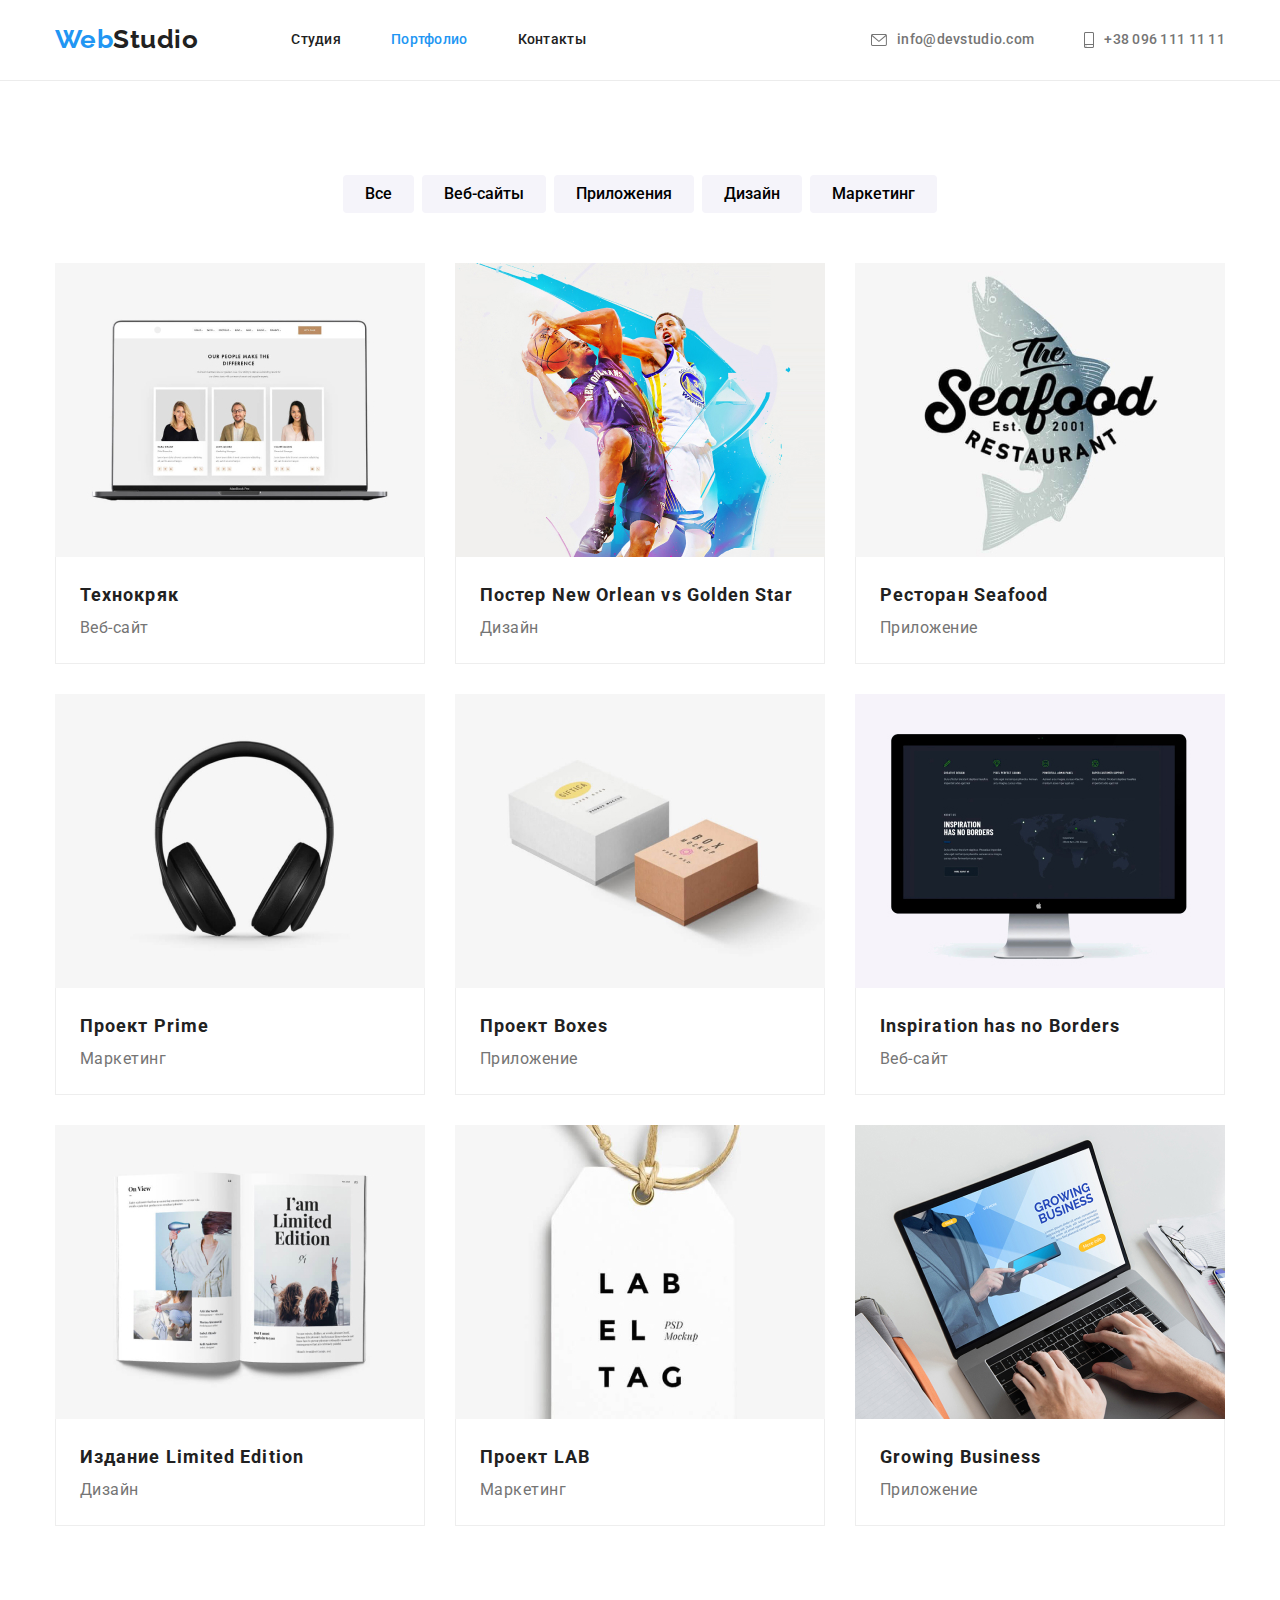
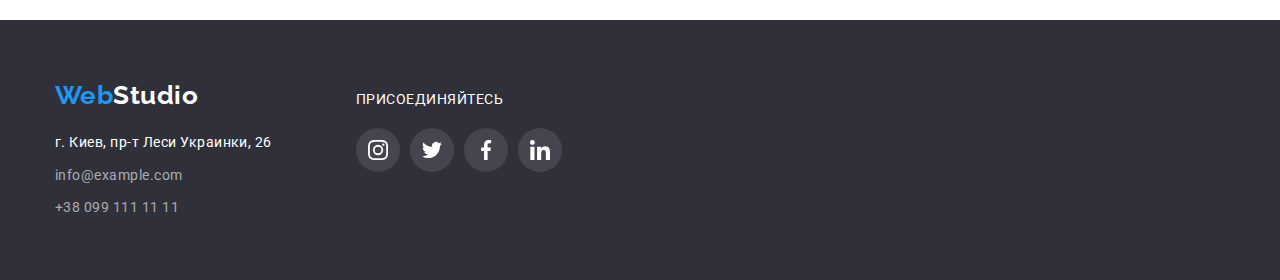
==== portfolio.html @ 5c98055c "Initial commit" ====
<!DOCTYPE html>
<html lang="en">
<head>
  <meta charset="UTF-8">
  <meta name="viewport" content="width=device-width, initial-scale=1.0">
  <link href="https://fonts.googleapis.com/css2?family=Raleway:wght@700&family=Roboto:wght@400;500;700;900&display=swap" rel="stylesheet">
  <link rel="stylesheet" href="./css/normalize.css">
  <link rel="stylesheet" href="./css/style.css">
  <title>Web Studio</title>
</head>

<body>
  <!-- Шапка сайта -->
  <header class="top-line">
    <div class="top-header container">
      <nav class="main-nav ">
        <a href="./index.html" class="logo">
          <span class="accent">Web</span>Studio
        </a>
        <ul class="nav list">
          <li class="item"><a href="./index.html" class="link">Студия</a></li>
          <li class="item"><a href="./portfolio.html" class="link current">Портфолио</a></li>
          <li class="item"><a href="" class="link">Контакты</a></li>
        </ul>
      </nav>
      <ul class="nav-contacts list">
        <li class="item">
          <a href="mailto:info@devstudio.com" class="link">
            <svg class="icon" width="16" height="12">
              <use href="./images/symbol-defs.svg#icon-envelope"></use>
            </svg>
            info@devstudio.com
          </a>
        </li>
        <li class="item">
          <a href="tel:+380961111111" class="link">
            <svg class="icon" width="10" height="16">
              <use href="./images/symbol-defs.svg#icon-smartphone"></use>
            </svg>
            +38 096 111 11 11
          </a>
        </li>
      </ul>
    </div>
  </header>
  <!-- Block main -->
  <main>

    <!-- portfolio-products -->
    <section class="section">
      <div class="container">
        <!-- Этот заголовок должен быть скрытым -->
        <h2 class="visually-hidden">Наши продукты</h2>
        <ul class="nav-products list">
          <li class="item"><button type="button">Все</button></li>
          <li class="item"><button type="button">Веб-сайты</button></li>
          <li class="item"><button type="button">Приложения</button></li>
          <li class="item"><button type="button">Дизайн</button></li>
          <li class="item"><button type="button">Маркетинг</button></li>
        </ul>
        <ul class="products list">
          <li class="item">
            <a href="" class="link">
              <img class="link-image" src="./images/prod-1.jpg" alt="Веб-сайт" width="370">
              <div class="align">
                <h3 class="product-title">Технокряк</h3>
                <p class="product-item">Веб-сайт</p>
              </div>
            </a>
          </li>
          <li class="item">
            <a href="" class="link">
              <img class="link-image" src="./images/prod-2.jpg" alt="Дизайн постера" width="370">
              <div class="align">
                <h3 class="product-title">Постер New Orlean vs Golden Star</h3>
                <p class="product-item">Дизайн</p>
              </div>
            </a>
          </li>
          <li class="item">
            <a href="" class="link">
              <img class="link-image" src="./images/prod-3.jpg" alt="Лого ресторана" width="370">
              <div class="align">
                <h3 class="product-title">Ресторан Seafood</h3>
                <p class="product-item">Приложение</p>
              </div>
            </a>
          </li>
          <li class="item">
            <a href="" class="link">
              <img class="link-image" src="./images/prod-4.jpg" alt="Наушники" width="370">
              <div class="align">
                <h3 class="product-title">Проект Prime</h3>
                <p class="product-item">Маркетинг</p>
              </div>
            </a>
          </li>
          <li class="item">
            <a href="" class="link">
              <img class="link-image" src="./images/prod-5.jpg" alt="Картонные коробки" width="370">
              <div class="align">
                <h3 class="product-title">Проект Boxes</h3>
                <p class="product-item">Приложение</p>
              </div>
            </a>
          </li>
          <li class="item">
            <a href="" class="link">
              <img class="link-image" src="./images/prod-6.jpg" alt="Веб-сайт на мониторе" width="370">
              <div class="align">
                <h3 class="product-title">Inspiration has no Borders</h3>
                <p class="product-item">Веб-сайт</p>
              </div>
            </a>
          </li>
          <li class="item">
            <a href="" class="link">
              <img class="link-image" src="./images/prod-7.jpg" alt="Журнал" width="370">
              <div class="align">
                <h3 class="product-title">Издание Limited Edition</h3>
                <p class="product-item">Дизайн</p>
              </div>
            </a>
          </li>
          <li class="item">
            <a href="" class="link">
              <img class="link-image" src="./images/prod-8.jpg" alt="Бирка Lable" width="370">
              <div class="align">
                <h3 class="product-title">Проект LAB</h3>
                <p class="product-item">Маркетинг</p>
              </div>
            </a>
          </li>
          <li class="item">
            <a href="" class="link">
              <img class="link-image" src="./images/prod-9.jpg" alt="Приложение на ноуте" width="370">
              <div class="align">
                <h3 class="product-title">Growing Business</h3>
                <p class="product-item">Приложение</p>
              </div>
            </a>
          </li>
        </ul>
      </div>
    </section>

  </main>

  <footer class="footer">
    <div class="container align">
      <div class="contacts">
        <a href="./index.html" class="logo">
          <span class="accent">Web</span>Studio
        </a>
        <address>
          <ul class="address list">
            <li class="list-item"><a href="" class="link">г. Киев, пр-т Леси Украинки, 26</a></li>
            <li class="list-item"><a href="mailto:info@example.com" class="link contacts">info@example.com</a></li>
            <li class="list-item"><a href="tel:+380991111111" class="link contacts">+38 099 111 11 11</a></li>
          </ul>
        </address>
      </div>
      <div class="sign">
        <em class="sign-in">Присоединяйтесь</em>
        <ul class="nets list">
          <li class="social-nets instagram">
            <a class="link" href="instagram"></a>
          </li>
          <li class="social-nets twitter">
            <a class="link" href=""></a>
          </li>
          <li class="social-nets facebook">
            <a class="link" href=""></a>
          </li>
          <li class="social-nets linkedin">
            <a class="link" href=""></a>
          </li>
        </ul>
      </div>
    </div>
  </footer>
</body>

</html>
---- css/style.css ----
html {
  box-sizing: border-box;
}

*,
*::before,
*::after {
  box-sizing: inherit;
}


:root {
  --primary-text-color: #757575;
  --title-text-color: #212121;
  --accent-color: #2196F3;
  --primary-white-color: #FFFFFF;
  --primary-background: #F5F4FA;
  --accent-background: #2F303A;
  --icon-color: #AFB1B8;
}

body {
  margin: 0;
  background-color: var(--primary-white-color);
  color: var(--primary-text-color);
  font-family: Roboto, sans-serif;
  letter-spacing: 0.03em;
}

a {
  text-decoration: none;
}

/* Утилиты */

.list {
  list-style: none;
  padding: 0;
  margin: 0;
}

.container {
  width: 1200px;
  padding-left: 15px;
  padding-right: 15px;
  margin-left: auto;
  margin-right: auto;

}

/* Nav style */

.top-line {
  border-bottom: 1px solid #ECECEC;
}

.top-header {
  display: flex;
  align-items: center;
}

.logo {
  margin-right: 93px;
  font-family: Raleway;
  font-weight:700;
  font-size: 26px;
  line-height: 1.19;
  color: var(--title-text-color);

}

.accent {
  color: var(--accent-color);
}

.main-nav {
  display: flex;
  align-items: center;
  padding-top: 24px;
  padding-bottom: 25px;
}

.nav.list {
  display: flex;
}

.nav.list .item:not(:last-child) {
  margin-right: 50px;
}

.nav-contacts {
  display: flex;
  margin-left: auto;
}

.nav-contacts.list .item:not(:last-child) {
  margin-right: 50px;
}

.nav .link {
  font-weight: 500;
  font-size: 14px;
  line-height: 1.14;
  letter-spacing: 0.02em;
  color: var(--title-text-color);
}

.nav .link:hover,
.nav .link:focus {
  color: var(--accent-color);
}

.nav .link.current {
  color: var(--accent-color);
}

.nav-contacts .link {
  display: flex;
  align-items: center;
  font-weight: 500;
  font-size: 14px;
  line-height: 1.14;
  letter-spacing: 0.02em;
  color: var(--primary-text-color);
}

.nav-contacts .link:hover,
.nav-contacts .link:focus {
  color: var(--accent-color);
  --color3: var(--accent-color)
}

.nav-contacts .icon {
  margin-right: 10px;
  fill: currentColor;
}

/* main html style */

h2, h3 {
  color: var(--title-text-color);
}

/* hero */

.hero {
  color: var(--primary-white-color);
  text-align: center;
  padding-top: 200px;
  padding-bottom: 280px;

  max-width: 1600px;
  height: 600px;
  margin-left: auto;
  margin-right: auto;

  background-image: linear-gradient(
    to bottom,
    rgba(47, 48, 58, 0.4),
    rgba(47, 48, 58, 0.4)
    ), url('../images/hero.jpg');
  background-color: #C4C4C4;

  background-repeat: no-repeat;
  background-size: cover;
  background-position: center;
}

.hero-title {
  margin: 0 auto 30px;
  width: 696px;
  font-weight: 900;
  font-size: 44px;
  line-height: 1.36;
  letter-spacing: 0.06em;
  text-transform: uppercase;
}

.hero-link {
  border-radius: 4px;
  padding: 10px 32px;
  display: inline-block;
  min-width: 200px;
  font-weight: bold;
  font-size: 16px;
  line-height: 1.88;
  text-align: center;
  letter-spacing: 0.06em;

  color: var(--primary-white-color);
  background-color: var(--accent-color);
}

/* Features */

.section {
  padding-top: 94px;
  padding-bottom: 94px;
}

.features.list {
  display: flex;
}

.features.list .item:not(:last-child) {
  margin-right: 30px;
}

.features.list .item::before {
  display: block;
  content: '';
  height: 120px;
  background-size: 70px 70px;
  background-repeat: no-repeat;
  background-position: center;
  margin-bottom: 30px;
  background-color: var(--primary-background);
  border-radius: 4px;
}

.item.icon-antenna::before {
  background-image: url('../images/antenna1.svg');
}

.item.icon-clock::before {
background-image: url('../images/clock1.svg');
}

.item.icon-diagram::before {
  background-image: url('../images/diagram1.svg');
}

.item.icon-astronaut::before {
  background-image: url('../images/astronaut1.svg');
}

.features-title {
  margin-top: 0;
  margin-bottom: 10px;
  font-size: 14px;
  line-height: 1.14;
  text-transform: uppercase;
  color: var(--title-text-color);
}

.feature-item {
  margin-top: 0;
  margin-bottom: 0;
  font-size: 14px;
  line-height: 1.7;
}

/* block about us */

.about-us.section {
  padding-top: 0;
}

.about-us.list {
  display: flex;
  justify-content: space-between;
}


.about-us.title,
.team-title,
.clients-title {
  margin-top: 0;
  margin-bottom: 50px;

  font-size: 36px;
  line-height: 1.17;
  text-align: center;
}


/* block team */

.team {
  display: flex;
  justify-content: space-between;
  background-color: var(--primary-background);
}

.team .align {
  box-sizing: border-box;
  margin-top: 30px;
  margin-bottom: 30px;
  text-align: center;
  font-size: 16px;
  line-height: 1.9;
}

.team-member {
  margin-top: 0;
  margin-bottom: 0;

  font-weight: 500;
}

.team-position {
  margin-top: 0;
  margin-bottom: 16px;
}

.team .item {
  background-color: var(--primary-white-color);
  border-radius: 0px 0px 4px 4px;
  box-shadow: 0px 1px 3px rgba(0, 0, 0, 0.12),
   0px 1px 1px rgba(0, 0, 0, 0.14),
   0px 2px 1px rgba(0, 0, 0, 0.2);
}

.soc-link {
  display: flex;
  justify-content: center;
}

.soc-link .soc-item:not(:last-child) {
  margin-right: 10px;
}

.icon.link {
  width: 44px;
  height: 44px;
  display: flex;
  justify-content: center;
  align-items: center;
  border: 1px solid transparent;
  border-radius: 50%;
  fill: var(--icon-color);
}

.icon.link:hover {
  --color4: var(--primary-white-color);
  background-color: var(--accent-color);
}

/* block our clients */

.clients .list {
  display: flex;
  justify-content: center;
  align-items: center;
}

.clients.list .item:not(:last-child) {
  margin-right: 30px;
}

.client.link {
  display: flex;
  justify-content: center;
  align-items: center;
  width: 170px;
  height: 90px;
  color: var(--icon-color);
  border: 1px solid #AFB1B8;
  border-radius: 4px;
}

.client.link:hover {
  border: 1px solid var(--accent-color);
  color: var(--accent-color);
}

.client-icon {
  fill: currentColor;
}

/* footer style */

.footer {
  padding-top: 60px;
  padding-bottom: 60px;
  color: var(--primary-white-color);
  background-color: var(--accent-background);
}

.container.align {
  display: flex;
  align-items: baseline;
}

.align .contacts {
  width: 231px;
  margin-right: 70px;
}

.footer .logo {
  color: var(--primary-white-color);
  display: inline-block;
  margin-bottom: 20px;
}

.address .link {
  font-size: 14px;
  line-height: 1.7;
  color: var(--primary-white-color);
  font-style: normal;
}

.address.list .list-item:not(:last-child) {
  margin-bottom: 9px;
}

.link.contacts {
  color: rgba(255, 255, 255, 0.6);
}

.sign-in {
  display: block;
  font-style: normal;
  text-transform: uppercase;
  font-size: 14px;
  line-height: 1.14;
  margin-bottom: 20px;
  padding: 0;
  margin-top: 0;
}

.nets.list {
  display: flex;
}

.nets.list .social-nets:not(:last-child) {
  margin-right: 10px;
}


.social-nets::after {
  display: inline-flex;
  content: "";
  width: 44px;
  height: 44px;
  background-color: rgba(255, 255, 255, 0.1);
  background-size: 20px 20px;
  background-repeat: no-repeat;
  background-position: center;
  border-radius: 50%;
}

.social-nets.instagram::after {
  background-image: url('../images/instagram-2.svg');
}

.social-nets.twitter::after {
  background-image: url('../images/twitter-2.svg');
}

.social-nets.facebook::after {
  background-image: url('../images/facebook-2.svg');
}

.social-nets.linkedin::after {
  background-image: url('../images/linkedin-2.svg');
}

.social-nets:hover::after {
  cursor: pointer;
  background-color: var(--accent-color);
}


  /* portfolio style */

.visually-hidden {
  position: absolute;
  width: 1px;
  height: 1px;
  margin: -1px;
  border: 0;
  padding: 0;
  white-space: nowrap;
  clip-path: inset(100%);
  clip: rect(0 0 0 0);
  overflow: hidden;
}

button {
  display: inline-block;
  border: transparent;
  border-radius: 4px;
  padding: 6px 22px;

  font-family: inherit;
  font-weight: 500;
  font-size: 16px;
  line-height: 1.6;
  text-align: center;
  background-color: var(--primary-background);
}

button:hover,
button:focus{
  border: transparent;
  background-color: var(--accent-color);
  color: var(--primary-white-color);
}

.nav-products.list {
  display: flex;
  justify-content: center;
  margin-bottom: 50px;
}

.nav-products.list .item:not(:last-child) {
  margin-right: 8px;
}

.products.list {
  display: flex;
  flex-wrap: wrap;
  margin: -15px;
}

.products .item {
  margin: 15px;
}

.products .product-title {
  margin-top: 0;
  margin-bottom: 0;
  font-size: 18px;
  line-height: 2;
  letter-spacing: 0.06em;
  color: var(--title-text-color);
}

.products .product-item {
  margin-top: 0;
  margin-bottom: 0;

  font-size: 16px;
  line-height: 1.88;
  color: var(--primary-text-color);
}

/* .products .item:not(:nth-last-child(-n + 3)) {
  margin-bottom: 30px;
} */

.products .align {
  box-sizing: border-box;
  padding: 20px 24px;
  border-bottom: 1px solid #EEEEEE;
  border-right: 1px solid #EEEEEE;
  border-left: 1px solid #EEEEEE;
}

.link-image {
  display: block;
}

.products.list .item:hover {
  box-shadow: 0px 1px 1px rgba(0, 0, 0, 0.12), 0px 4px 4px rgba(0, 0, 0, 0.06), 1px 4px 6px rgba(0, 0, 0, 0.16);
}
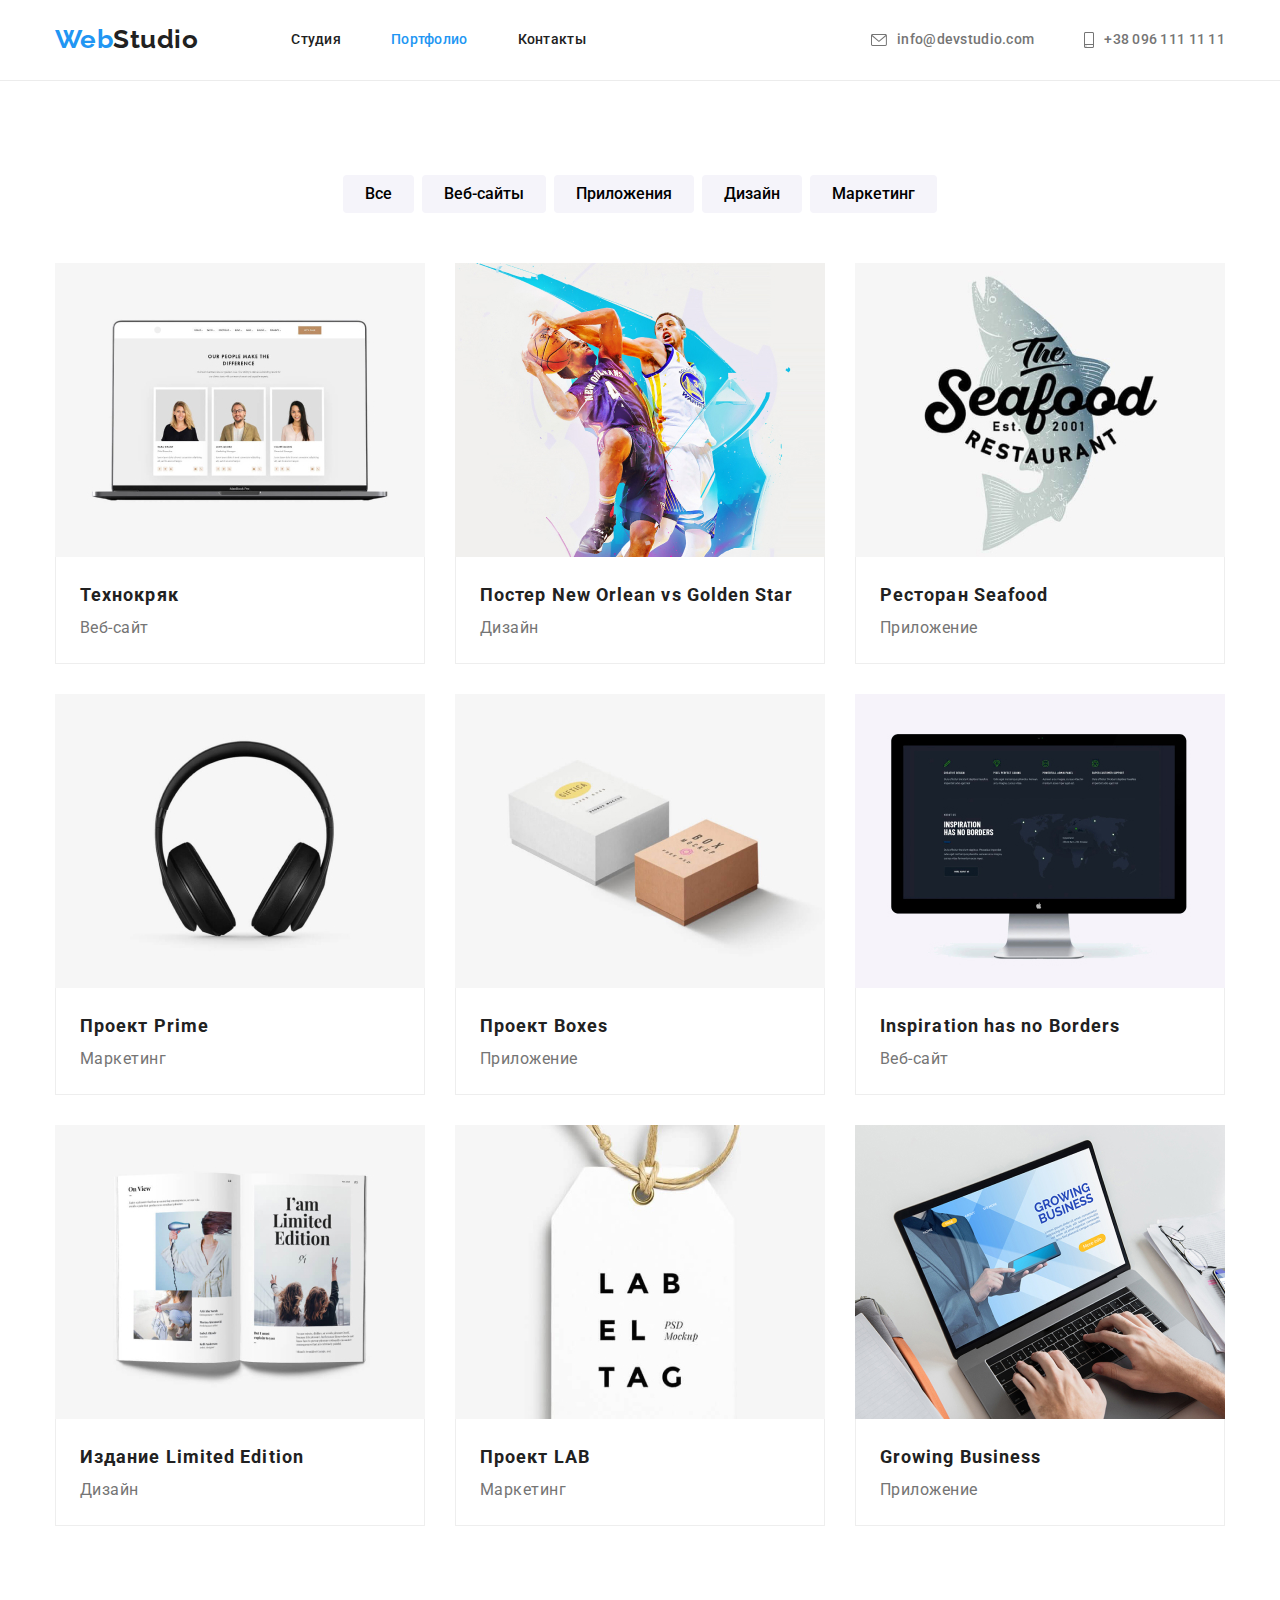
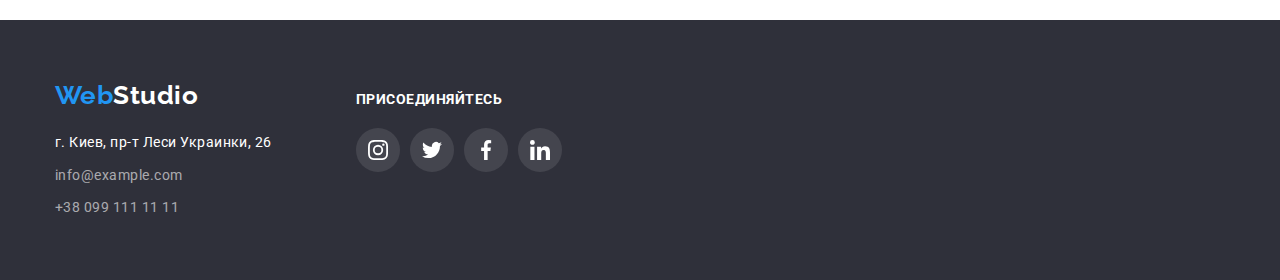
==== commit 2f9a2adf: "add portfolio overlay" ====
--- a/portfolio.html
+++ b/portfolio.html
@@ -59,81 +59,117 @@
           <li class="item"><button type="button">Маркетинг</button></li>
         </ul>
         <ul class="products list">
-          <li class="item">
-            <a href="" class="link">
-              <img class="link-image" src="./images/prod-1.jpg" alt="Веб-сайт" width="370">
+          <li class="item product-thumb">
+            <a href="" class="card link">
+              <div class="overlay">
+                <img class="link-image" src="./images/prod-1.jpg" alt="Веб-сайт" width="370">
+                <p class="description">Технокряк это современная площадка распространения коронавируса. Компании используют эту платформу для цифрового
+                  шпионажа и атак на защищённые сервера конкурентов.</p>
+              </div>
               <div class="align">
                 <h3 class="product-title">Технокряк</h3>
                 <p class="product-item">Веб-сайт</p>
               </div>
             </a>
           </li>
-          <li class="item">
-            <a href="" class="link">
-              <img class="link-image" src="./images/prod-2.jpg" alt="Дизайн постера" width="370">
+          <li class="item product-thumb">
+            <a href="" class="card link">
+              <div class="overlay">
+                <img class="link-image" src="./images/prod-2.jpg" alt="Дизайн постера" width="370">
+                <p class="description">Технокряк это современная площадка распространения коронавируса. Компании используют эту платформу для цифрового
+                  шпионажа и атак на защищённые сервера конкурентов.</p>
+              </div>
               <div class="align">
                 <h3 class="product-title">Постер New Orlean vs Golden Star</h3>
                 <p class="product-item">Дизайн</p>
               </div>
             </a>
           </li>
-          <li class="item">
-            <a href="" class="link">
-              <img class="link-image" src="./images/prod-3.jpg" alt="Лого ресторана" width="370">
+          <li class="item product-thumb">
+            <a href="" class="card link">
+              <div class="overlay">
+                <img class="link-image" src="./images/prod-3.jpg" alt="Лого ресторана" width="370">
+                <p class="description">Технокряк это современная площадка распространения коронавируса. Компании используют эту платформу для цифрового
+                  шпионажа и атак на защищённые сервера конкурентов.</p>
+              </div>
               <div class="align">
                 <h3 class="product-title">Ресторан Seafood</h3>
                 <p class="product-item">Приложение</p>
               </div>
             </a>
           </li>
-          <li class="item">
-            <a href="" class="link">
-              <img class="link-image" src="./images/prod-4.jpg" alt="Наушники" width="370">
+          <li class="item product-thumb">
+            <a href="" class="card link">
+              <div class="overlay">
+                <img class="link-image" src="./images/prod-4.jpg" alt="Наушники" width="370">
+                <p class="description">Технокряк это современная площадка распространения коронавируса. Компании используют эту платформу для цифрового
+                  шпионажа и атак на защищённые сервера конкурентов.</p>
+              </div>
               <div class="align">
                 <h3 class="product-title">Проект Prime</h3>
                 <p class="product-item">Маркетинг</p>
               </div>
             </a>
           </li>
-          <li class="item">
-            <a href="" class="link">
-              <img class="link-image" src="./images/prod-5.jpg" alt="Картонные коробки" width="370">
+          <li class="item product-thumb">
+            <a href="" class="card link">
+              <div class="overlay">
+                <img class="link-image" src="./images/prod-5.jpg" alt="Картонные коробки" width="370">
+                <p class="description">Технокряк это современная площадка распространения коронавируса. Компании используют эту платформу для цифрового
+                  шпионажа и атак на защищённые сервера конкурентов.</p>
+              </div>
               <div class="align">
                 <h3 class="product-title">Проект Boxes</h3>
                 <p class="product-item">Приложение</p>
               </div>
             </a>
           </li>
-          <li class="item">
-            <a href="" class="link">
-              <img class="link-image" src="./images/prod-6.jpg" alt="Веб-сайт на мониторе" width="370">
+          <li class="item product-thumb">
+            <a href="" class="card link">
+              <div class="overlay">
+                <img class="link-image" src="./images/prod-6.jpg" alt="Веб-сайт на мониторе" width="370">
+                <p class="description">Технокряк это современная площадка распространения коронавируса. Компании используют эту платформу для цифрового
+                  шпионажа и атак на защищённые сервера конкурентов.</p>
+              </div>
               <div class="align">
                 <h3 class="product-title">Inspiration has no Borders</h3>
                 <p class="product-item">Веб-сайт</p>
               </div>
             </a>
           </li>
-          <li class="item">
-            <a href="" class="link">
-              <img class="link-image" src="./images/prod-7.jpg" alt="Журнал" width="370">
+          <li class="item product-thumb">
+            <a href="" class="card link">
+              <div class="overlay">
+                <img class="link-image" src="./images/prod-7.jpg" alt="Журнал" width="370">
+                <p class="description">Технокряк это современная площадка распространения коронавируса. Компании используют эту платформу для цифрового
+                  шпионажа и атак на защищённые сервера конкурентов.</p>
+              </div>
               <div class="align">
                 <h3 class="product-title">Издание Limited Edition</h3>
                 <p class="product-item">Дизайн</p>
               </div>
             </a>
           </li>
-          <li class="item">
-            <a href="" class="link">
-              <img class="link-image" src="./images/prod-8.jpg" alt="Бирка Lable" width="370">
+          <li class="item product-thumb">
+            <a href="" class="card link">
+              <div class="overlay">
+                <img class="link-image" src="./images/prod-8.jpg" alt="Бирка Lable" width="370">
+                <p class="description">Технокряк это современная площадка распространения коронавируса. Компании используют эту платформу для цифрового
+                  шпионажа и атак на защищённые сервера конкурентов.</p>
+              </div>
               <div class="align">
                 <h3 class="product-title">Проект LAB</h3>
                 <p class="product-item">Маркетинг</p>
               </div>
             </a>
           </li>
-          <li class="item">
-            <a href="" class="link">
-              <img class="link-image" src="./images/prod-9.jpg" alt="Приложение на ноуте" width="370">
+          <li class="item product-thumb">
+            <a href="" class="card link">
+              <div class="overlay">
+                <img class="link-image" src="./images/prod-9.jpg" alt="Приложение на ноуте" width="370">
+                <p class="description">Технокряк это современная площадка распространения коронавируса. Компании используют эту платформу для цифрового
+                  шпионажа и атак на защищённые сервера конкурентов.</p>
+              </div>
               <div class="align">
                 <h3 class="product-title">Growing Business</h3>
                 <p class="product-item">Приложение</p>
--- a/css/style.css
+++ b/css/style.css
@@ -7,7 +7,6 @@
 *::after {
   box-sizing: inherit;
 }
-
 
 :root {
   --primary-text-color: #757575;
@@ -29,6 +28,7 @@
 
 a {
   text-decoration: none;
+  color: inherit;
 }
 
 /* Утилиты */
@@ -261,7 +261,6 @@
   justify-content: space-between;
 }
 
-
 .about-us.title,
 .team-title,
 .clients-title {
@@ -273,6 +272,29 @@
   text-align: center;
 }
 
+.thumb {
+  position: relative;
+}
+
+.thumb > .label {
+  display: inline-block;
+  position: absolute;
+  left: 0;
+  bottom: 0;
+
+  width: 370px;
+  height: 70px;
+  margin: 0;
+  padding: 27px 0;
+
+  text-transform: uppercase;
+  font-weight: bold;
+  font-size: 14px;
+  line-height: 1.14;
+  text-align: center;
+  color: var(--primary-white-color);
+   background-color: rgba(47, 48, 58, 0.8);
+}
 
 /* block team */
 
@@ -411,6 +433,7 @@
 .sign-in {
   display: block;
   font-style: normal;
+  font-weight: bold;
   text-transform: uppercase;
   font-size: 14px;
   line-height: 1.14;
@@ -426,7 +449,6 @@
 .nets.list .social-nets:not(:last-child) {
   margin-right: 10px;
 }
-
 
 .social-nets::after {
   display: inline-flex;
@@ -550,8 +572,39 @@
 
 .link-image {
   display: block;
+  height: auto;
 }
 
 .products.list .item:hover {
-  box-shadow: 0px 1px 1px rgba(0, 0, 0, 0.12), 0px 4px 4px rgba(0, 0, 0, 0.06), 1px 4px 6px rgba(0, 0, 0, 0.16);
-}
+  box-shadow: 0px 1px 1px rgba(0, 0, 0, 0.12),
+  0px 4px 4px rgba(0, 0, 0, 0.06),
+  1px 4px 6px rgba(0, 0, 0, 0.16);
+}
+
+.overlay{
+  position: relative;
+}
+
+.description {
+  display: inline-block;
+  content: "";
+  position: absolute;
+  width: 100%;
+  height: 100%;
+  top: 0;
+  left: 0;
+
+  margin: 0;
+  padding: 63px 24px;
+
+  font-size: 18px;
+  line-height: 1.56;
+  color: var(--primary-white-color);
+  background-color: rgba(33, 150, 243, 0.9);
+
+  opacity: 0;
+}
+
+.product-thumb:hover .description {
+  opacity: 1;
+}
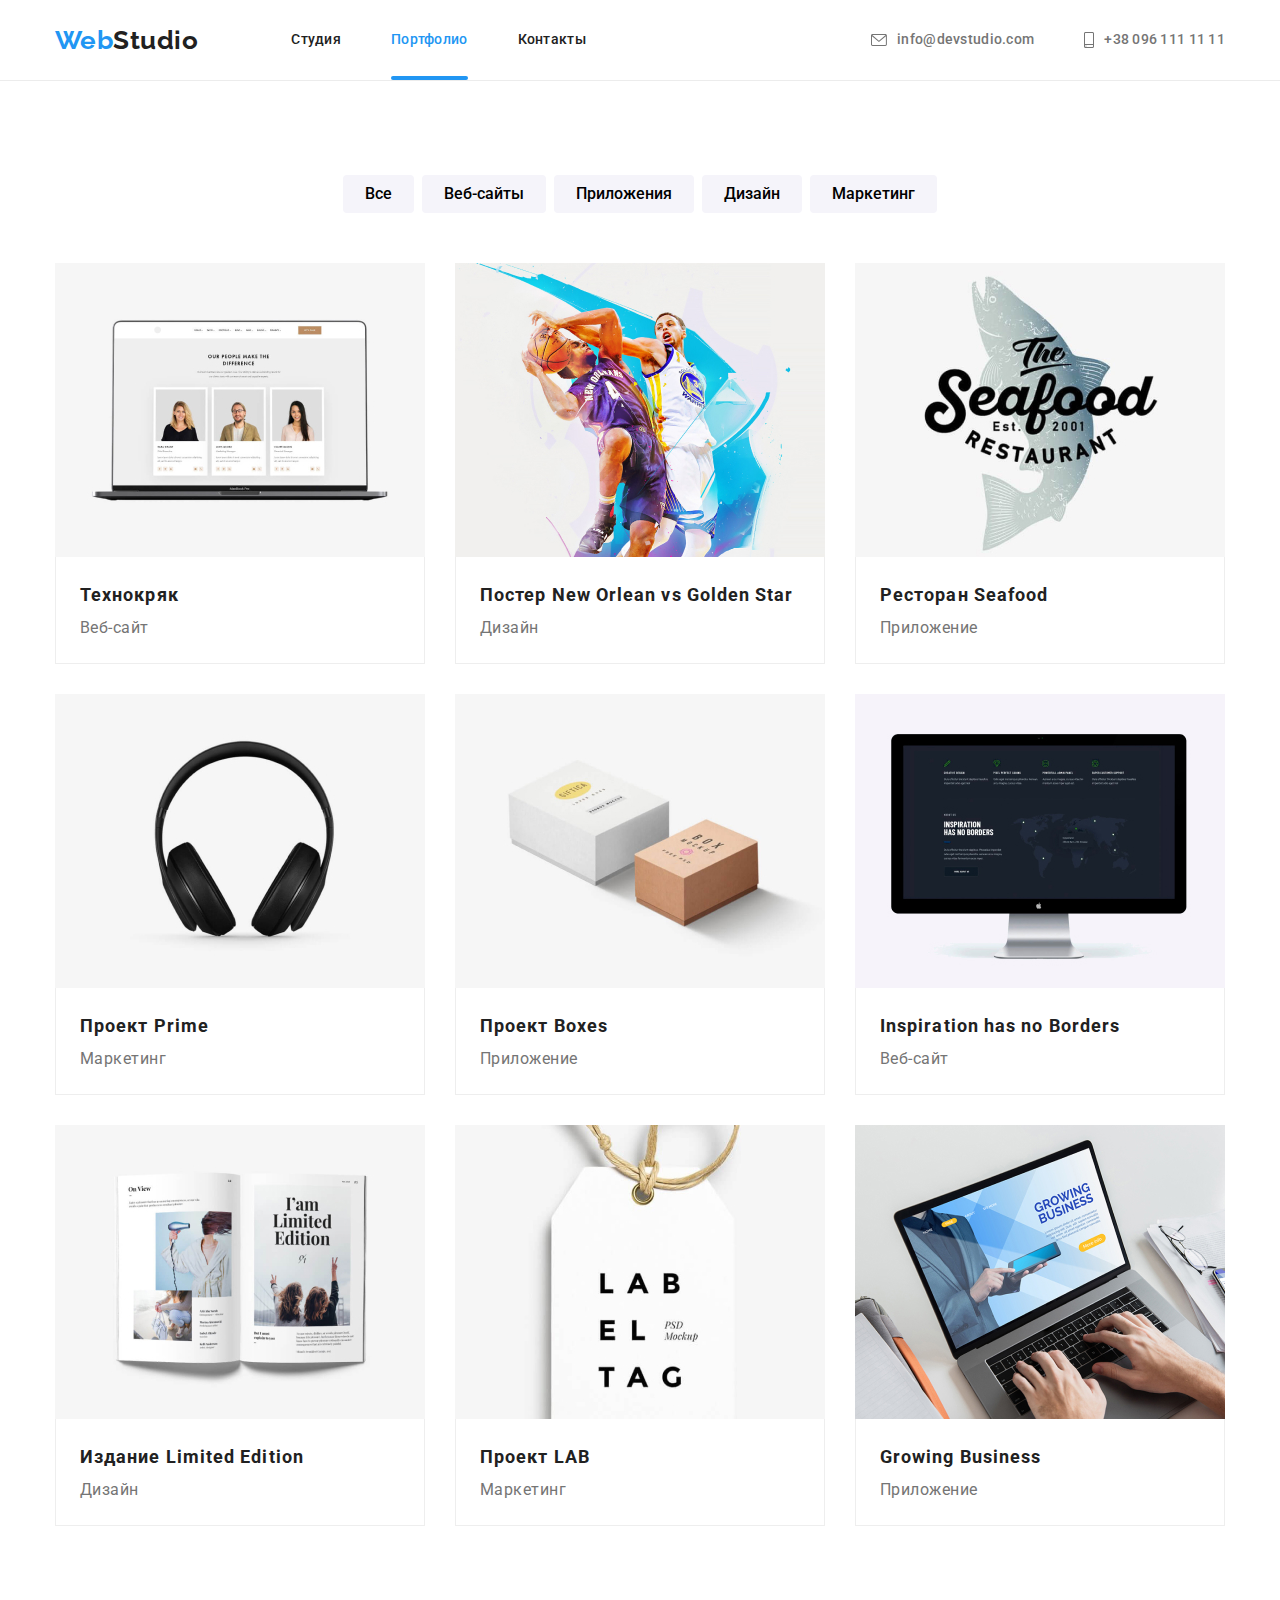
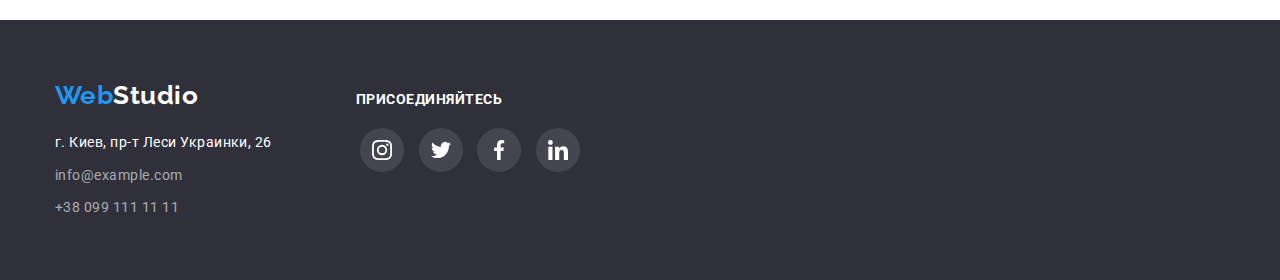
==== commit ad5fb45b: "add hover and focus shadows" ====
--- a/portfolio.html
+++ b/portfolio.html
@@ -52,11 +52,11 @@
         <!-- Этот заголовок должен быть скрытым -->
         <h2 class="visually-hidden">Наши продукты</h2>
         <ul class="nav-products list">
-          <li class="item"><button type="button">Все</button></li>
-          <li class="item"><button type="button">Веб-сайты</button></li>
-          <li class="item"><button type="button">Приложения</button></li>
-          <li class="item"><button type="button">Дизайн</button></li>
-          <li class="item"><button type="button">Маркетинг</button></li>
+          <li class="item"><button class="products-btn" type="button">Все</button></li>
+          <li class="item"><button class="products-btn" type="button">Веб-сайты</button></li>
+          <li class="item"><button class="products-btn" type="button">Приложения</button></li>
+          <li class="item"><button class="products-btn" type="button">Дизайн</button></li>
+          <li class="item"><button class="products-btn" type="button">Маркетинг</button></li>
         </ul>
         <ul class="products list">
           <li class="item product-thumb">
--- a/css/style.css
+++ b/css/style.css
@@ -30,6 +30,7 @@
   text-decoration: none;
   color: inherit;
 }
+a:active, a:focus { outline: none; }
 
 /* Утилиты */
 
@@ -76,8 +77,6 @@
 .main-nav {
   display: flex;
   align-items: center;
-  padding-top: 24px;
-  padding-bottom: 25px;
 }
 
 .nav.list {
@@ -98,11 +97,30 @@
 }
 
 .nav .link {
+  position: relative;
+  display: inline-block;
+  padding-top: 32px;
+  padding-bottom: 32px;
   font-weight: 500;
   font-size: 14px;
   line-height: 1.14;
   letter-spacing: 0.02em;
   color: var(--title-text-color);
+
+  transition-property: prop;
+}
+
+.nav .link.current::after {
+  content: '';
+  position: absolute;
+  bottom: 0;
+  left: 0;
+
+  display: block;
+  width: 100%;
+  height: 4px;
+  border-radius: 2px;
+  background-color: var(--accent-color);
 }
 
 .nav .link:hover,
@@ -117,6 +135,8 @@
 .nav-contacts .link {
   display: flex;
   align-items: center;
+    padding-top: 32px;
+  padding-bottom: 32px;
   font-weight: 500;
   font-size: 14px;
   line-height: 1.14;
@@ -293,7 +313,7 @@
   line-height: 1.14;
   text-align: center;
   color: var(--primary-white-color);
-   background-color: rgba(47, 48, 58, 0.8);
+  background-color: rgba(47, 48, 58, 0.8);
 }
 
 /* block team */
@@ -353,7 +373,8 @@
   fill: var(--icon-color);
 }
 
-.icon.link:hover {
+.icon.link:hover,
+.icon.link:focus {
   --color4: var(--primary-white-color);
   background-color: var(--accent-color);
 }
@@ -381,7 +402,8 @@
   border-radius: 4px;
 }
 
-.client.link:hover {
+.client.link:hover,
+.client.link:focus {
   border: 1px solid var(--accent-color);
   color: var(--accent-color);
 }
@@ -448,6 +470,10 @@
 
 .nets.list .social-nets:not(:last-child) {
   margin-right: 10px;
+}
+
+.social-nets .link {
+  display: inline-block;
 }
 
 .social-nets::after {
@@ -478,7 +504,14 @@
   background-image: url('../images/linkedin-2.svg');
 }
 
-.social-nets:hover::after {
+/* .social-nets .link:hover,
+.social-nets .link:focus {
+  cursor: pointer;
+  background-color: var(--accent-color);
+} */
+
+.social-nets:hover::after,
+.social-nets:focus::after {
   cursor: pointer;
   background-color: var(--accent-color);
 }
@@ -499,7 +532,7 @@
   overflow: hidden;
 }
 
-button {
+.products-btn {
   display: inline-block;
   border: transparent;
   border-radius: 4px;
@@ -513,11 +546,12 @@
   background-color: var(--primary-background);
 }
 
-button:hover,
-button:focus{
-  border: transparent;
+.products-btn:hover,
+.products-btn:focus {
+  outline: transparent;
   background-color: var(--accent-color);
   color: var(--primary-white-color);
+  box-shadow: 0px 3px 1px rgba(0, 0, 0, 0.1), 0px 1px 2px rgba(0, 0, 0, 0.08), 0px 2px 2px rgba(0, 0, 0, 0.12);
 }
 
 .nav-products.list {
@@ -539,28 +573,6 @@
 .products .item {
   margin: 15px;
 }
-
-.products .product-title {
-  margin-top: 0;
-  margin-bottom: 0;
-  font-size: 18px;
-  line-height: 2;
-  letter-spacing: 0.06em;
-  color: var(--title-text-color);
-}
-
-.products .product-item {
-  margin-top: 0;
-  margin-bottom: 0;
-
-  font-size: 16px;
-  line-height: 1.88;
-  color: var(--primary-text-color);
-}
-
-/* .products .item:not(:nth-last-child(-n + 3)) {
-  margin-bottom: 30px;
-} */
 
 .products .align {
   box-sizing: border-box;
@@ -570,12 +582,39 @@
   border-left: 1px solid #EEEEEE;
 }
 
+.align .product-title {
+  margin-top: 0;
+  margin-bottom: 0;
+  font-size: 18px;
+  line-height: 2;
+  letter-spacing: 0.06em;
+  color: var(--title-text-color);
+}
+
+.align .product-item {
+  margin-top: 0;
+  margin-bottom: 0;
+
+  font-size: 16px;
+  line-height: 1.88;
+  color: var(--primary-text-color);
+}
+
+/* .products .item:not(:nth-last-child(-n + 3)) {
+  margin-bottom: 30px;
+} */
+
 .link-image {
   display: block;
   height: auto;
 }
 
-.products.list .item:hover {
+.product-thumb .card.link {
+  display: inline-block;
+}
+
+.product-thumb .card.link:hover,
+.product-thumb .card.link:focus {
   box-shadow: 0px 1px 1px rgba(0, 0, 0, 0.12),
   0px 4px 4px rgba(0, 0, 0, 0.06),
   1px 4px 6px rgba(0, 0, 0, 0.16);
@@ -605,6 +644,6 @@
   opacity: 0;
 }
 
-.product-thumb:hover .description {
+.card.link:hover .description {
   opacity: 1;
 }
